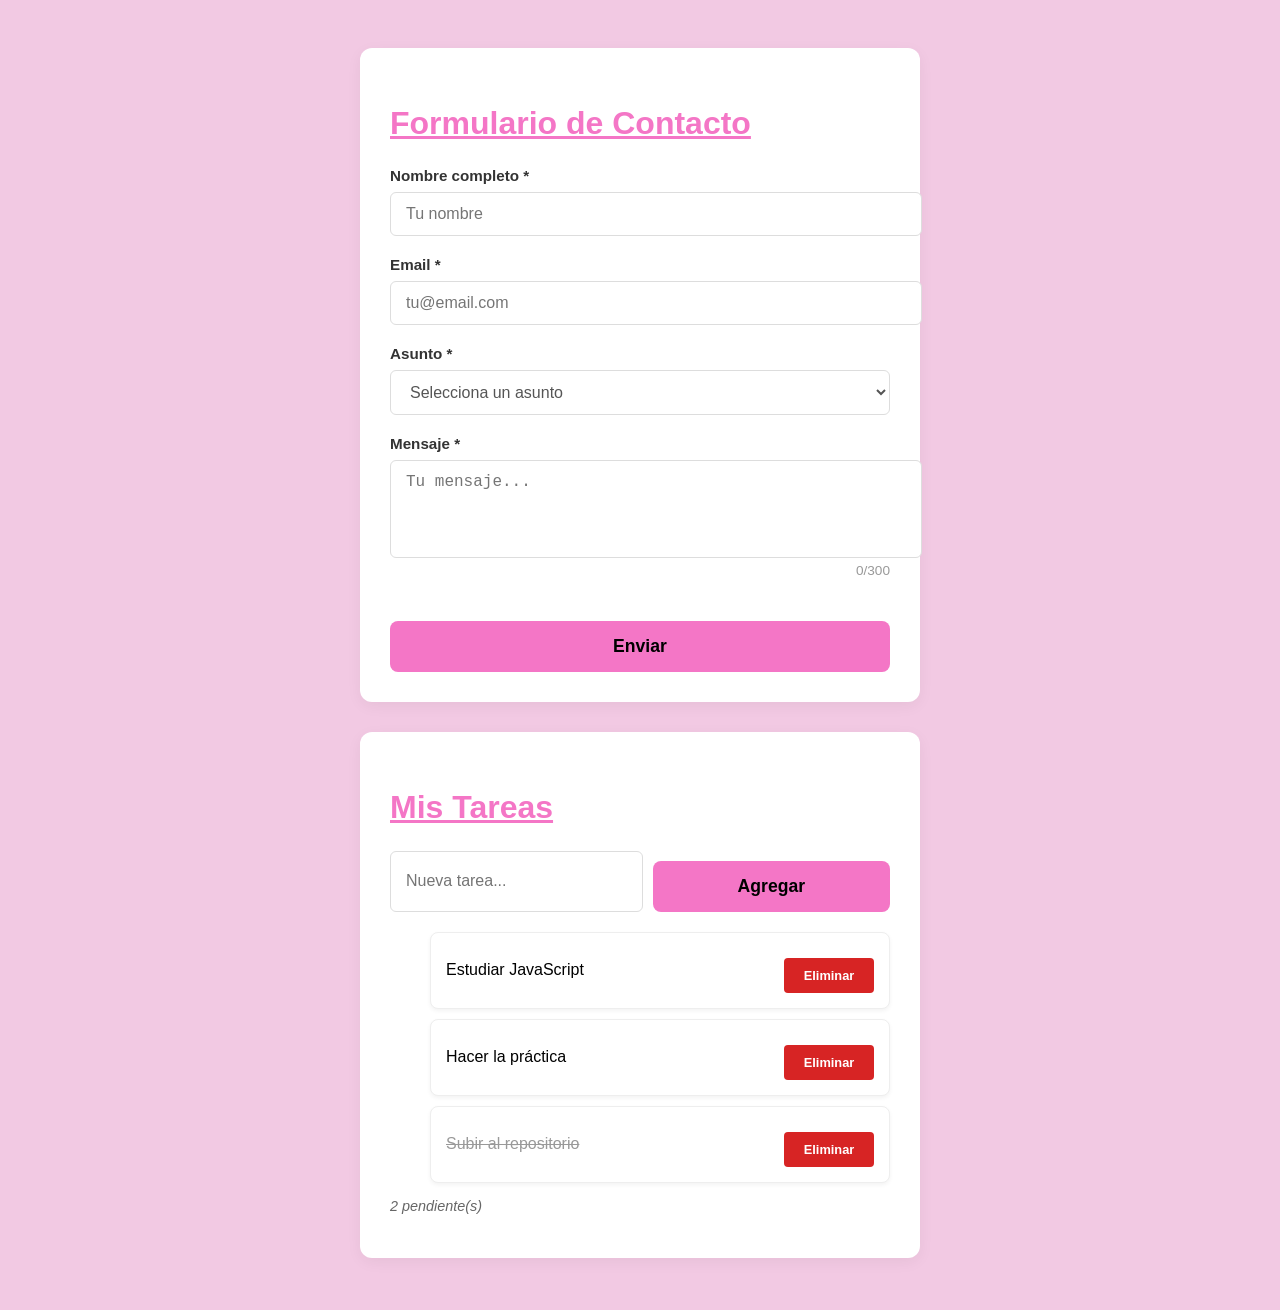
==== 03-eventos/index.html @ 6e306f3b "Commit 03" ====
<!DOCTYPE html>
<html lang="es">

<head>
    <meta charset="UTF-8">
    <meta name="viewport" content="width=device-width, initial-scale=1.0">
    <title>Práctica 3</title>
    <link rel="stylesheet" href="css/styles.css">
    <script src="js/app.js"defer></script>
</head>

<body>
     <section class="container">
      <h1>Formulario de Contacto</h1>

      <form id="formulario" novalidate>
        <div class="form-group">
          <label for="nombre">Nombre completo *</label>
          <input type="text" id="nombre" placeholder="Tu nombre">
          <p class="error-msg" id="error-nombre">El nombre es obligatorio y debe tener al menos 3 caracteres</p>
        </div>

        <div class="form-group">
          <label for="email">Email *</label>
          <input type="email" id="email" placeholder="tu@email.com">
          <p class="error-msg" id="error-email">Ingresa un email válido</p>
        </div>

        <div class="form-group">
          <label for="asunto">Asunto *</label>
          <select id="asunto">
            <option value="">Selecciona un asunto</option>
            <option value="consulta">Consulta general</option>
            <option value="soporte">Soporte técnico</option>
            <option value="sugerencia">Sugerencia</option>
          </select>
          <p class="error-msg" id="error-asunto">Selecciona un asunto</p>
        </div>

        <div class="form-group">
          <label for="mensaje">Mensaje *</label>
          <textarea id="mensaje" rows="4" maxlength="300" placeholder="Tu mensaje..."></textarea>
          <p class="char-count"><span id="chars">0</span>/300</p>
          <p class="error-msg" id="error-mensaje">El mensaje debe tener al menos 10 caracteres</p>
        </div>

        <button type="submit">Enviar</button>
      </form>

      <div id="resultado"></div>
    </section>

    <!-- SECCIÓN 2: TAREAS -->
    <section class="container">
      <h2>Mis Tareas</h2>

      <div class="input-group">
        <input type="text" id="nueva-tarea" placeholder="Nueva tarea...">
        <button type="button" id="btn-agregar" data-action="agregar">Agregar</button>
      </div>

      <ul id="lista-tareas"></ul>
      <p id="contador-tareas">0 pendiente(s)</p>
    </section>
    
</body>

</html>
---- 03-eventos/css/styles.css ----
body {
    font-family: 'Segoe UI', Tahoma, Geneva, Verdana, sans-serif;
    background-color:rgb(242, 201, 227);
    display: flex;
    flex-direction: column;
    align-items: center;
    padding: 40px 20px;
    gap: 30px;
}

h1, h2 {
    font-size: 2rem;
    font-weight: 800;
    margin-bottom: 25px;
    color: rgb(244, 118, 198);
    text-decoration: underline;
}

.container {
    background-color: white;
    padding: 30px;
    border-radius: 12px;
    border-color: #000;
    box-shadow: 0 4px 15px rgba(0, 0, 0, 0.05);
    width: 100%;
    max-width: 500px; 
}

.form-group {
    margin-bottom: 20px;
    display: flex;
    flex-direction: column;
}

label {
    display: block;
    margin-bottom: 8px;
    font-weight: 600;
    font-size: 0.95rem;
    color: #333;
}

input[type="text"],
input[type="email"],
select,
textarea {
    width: 100%;
    padding: 12px 15px;
    border: 1px solid #ddd;
    border-radius: 6px;
    font-size: 1rem;
    color: #555;
    background-color: #fff;
    transition: border-color 0.2s;
}

input:focus, select:focus, textarea:focus {
    outline: none;
    border-color: rgb(244, 118, 198); 
}

textarea {
    resize: none; 
}

.error-msg {
    color: #e74c3c;
    font-size: 0.85rem;
    margin-top: 5px;
    display: none; 
}

.error-msg.visible {
    display: block;
}

input.error, select.error, textarea.error {
    border-color: rgb(215, 36, 36);
}

.char-count {
    text-align: right;
    font-size: 0.85rem;
    color: #999;
    margin-top: 5px;
}

button {
    width: 100%;
    background-color: rgb(244, 118, 198); 
    color: #000;
    border: none;
    padding: 15px;
    border-radius: 8px;
    font-size: 1.1rem;
    font-weight: 700;
    cursor: pointer;
    transition: background-color 0.2s, transform 0.1s;
    margin-top: 10px;
}

button:hover {
    transform: translateY(-5px); 
    box-shadow: 0 8px 16px rgba(0, 0, 0, 0.2); 
    background-color: rgb(223, 96, 176);
}

button:active {
    transform: scale(0.98);
}

.input-group {
    display: flex;
    gap: 10px;
    margin-bottom: 20px;
}

.btn-agregar {
    background-color:rgb(244, 118, 198);
    color: black;
    border: none;
    padding: 10px 20px;
    border-radius: 6px;
    cursor: pointer;
}

#lista-tareas {
    list-style: none;
    margin-bottom: 15px;
}

.tarea-item {
    background-color: white;
    border: 1px solid #eee;
    border-radius: 8px;
    padding: 15px;
    margin-bottom: 10px;
    display: flex;
    justify-content: space-between;
    align-items: center;
    box-shadow: 0 2px 4px rgba(0,0,0,0.05);
}

.btn-eliminar {
    width: 90px; 
    padding: 10px 0; 
    font-size: 0.8rem;
    font-weight: 600;
    background-color: rgb(215, 36, 36);
    color: white;
    border: none;
    border-radius: 4px;
    cursor: pointer;
    text-align: center;
}

.btn-eliminar:hover {
    transform: translateY(-5px); 
    box-shadow: 0 8px 16px rgba(0, 0, 0, 0.2); 
    background-color: rgb(183, 40, 40); 
}

.tarea-item.completada .tarea-texto {
    text-decoration: line-through;
    color: #999;
}

#contador-tareas {
    font-size: 0.9rem;
    color: #666;
    font-style: italic;
}

/* Responsive Design */
@media (max-width: 480px) {
    .container {
        padding: 20px;
    }
    
    h1 {
        font-size: 1.5rem;
    }
}

:focus {
    outline: 2px solid rgb(244, 118, 198);
    outline-offset: 2px;
}
       
#resultado {
    margin-top: 25px;
    padding: 20px;
    background-color: #f9f9f9; 
    border-radius: 8px;
    border-left: 4px solid  rgb(244, 118, 198);
    display: none; 
}

#resultado.visible {
    display: block;
}
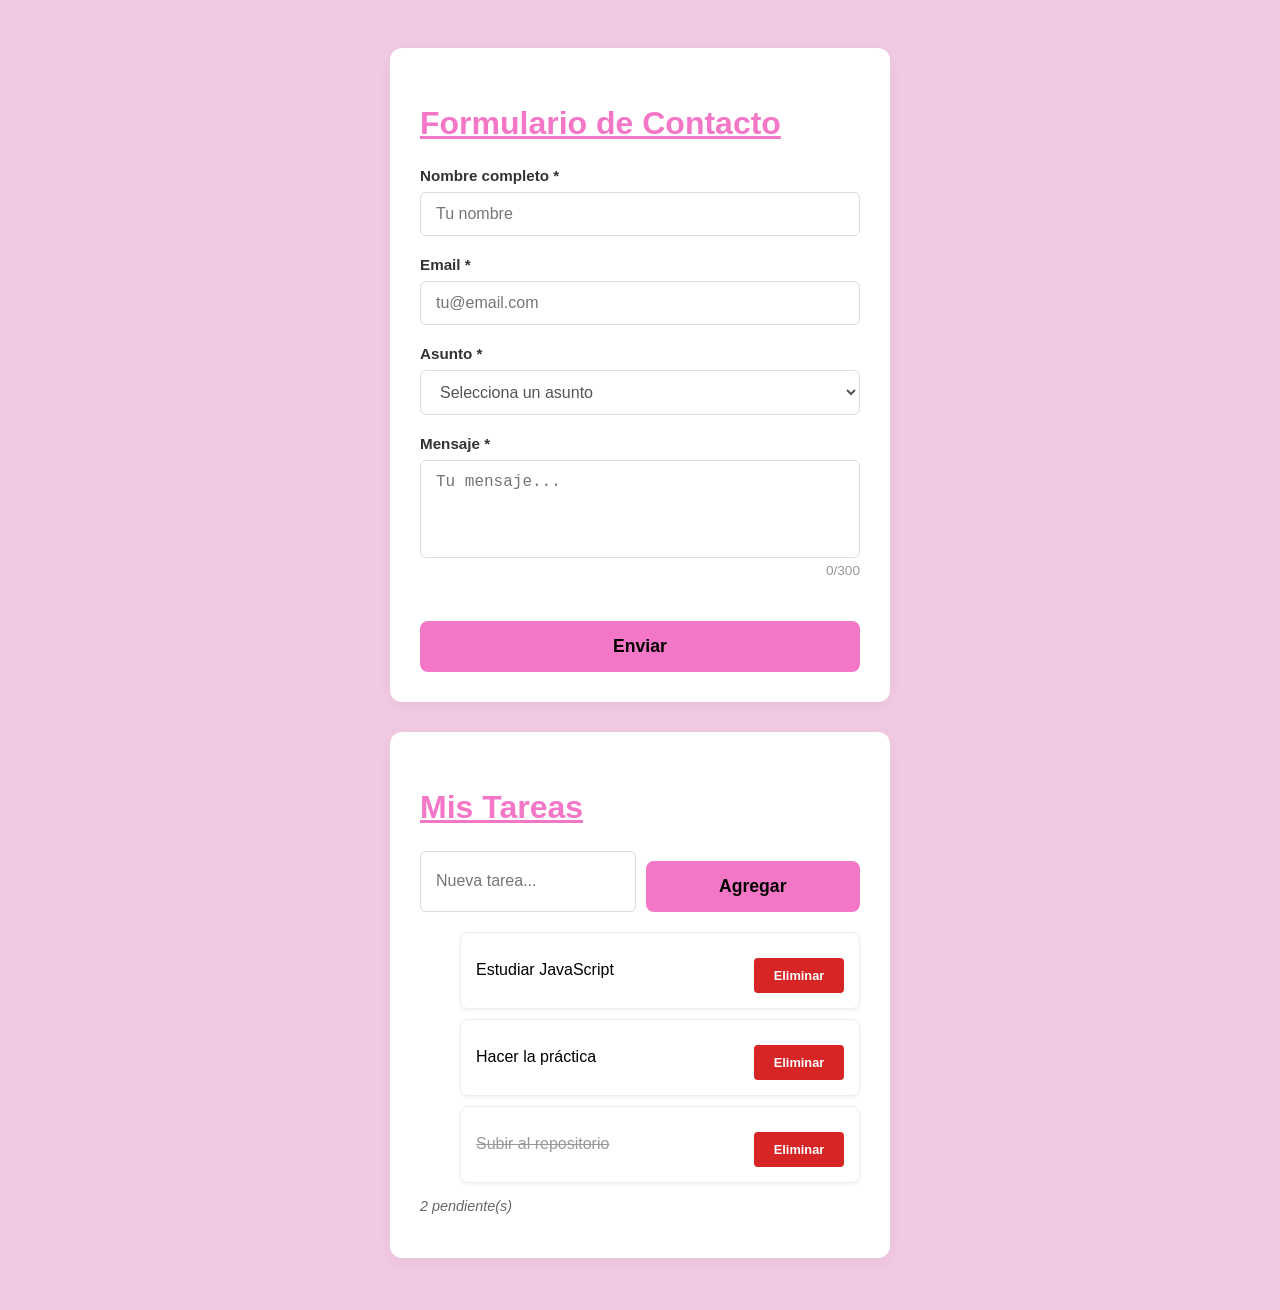
==== commit 3dd45acd: "Commit 05" ====
--- a/03-eventos/index.html
+++ b/03-eventos/index.html
@@ -4,7 +4,7 @@
 <head>
     <meta charset="UTF-8">
     <meta name="viewport" content="width=device-width, initial-scale=1.0">
-    <title>Práctica 3</title>
+    <title>Práctica 3 - Eventos</title>
     <link rel="stylesheet" href="css/styles.css">
     <script src="js/app.js"defer></script>
 </head>
--- a/03-eventos/css/styles.css
+++ b/03-eventos/css/styles.css
@@ -1,3 +1,7 @@
+* {
+    box-sizing: border-box;
+}
+
 body {
     font-family: 'Segoe UI', Tahoma, Geneva, Verdana, sans-serif;
     background-color:rgb(242, 201, 227);
